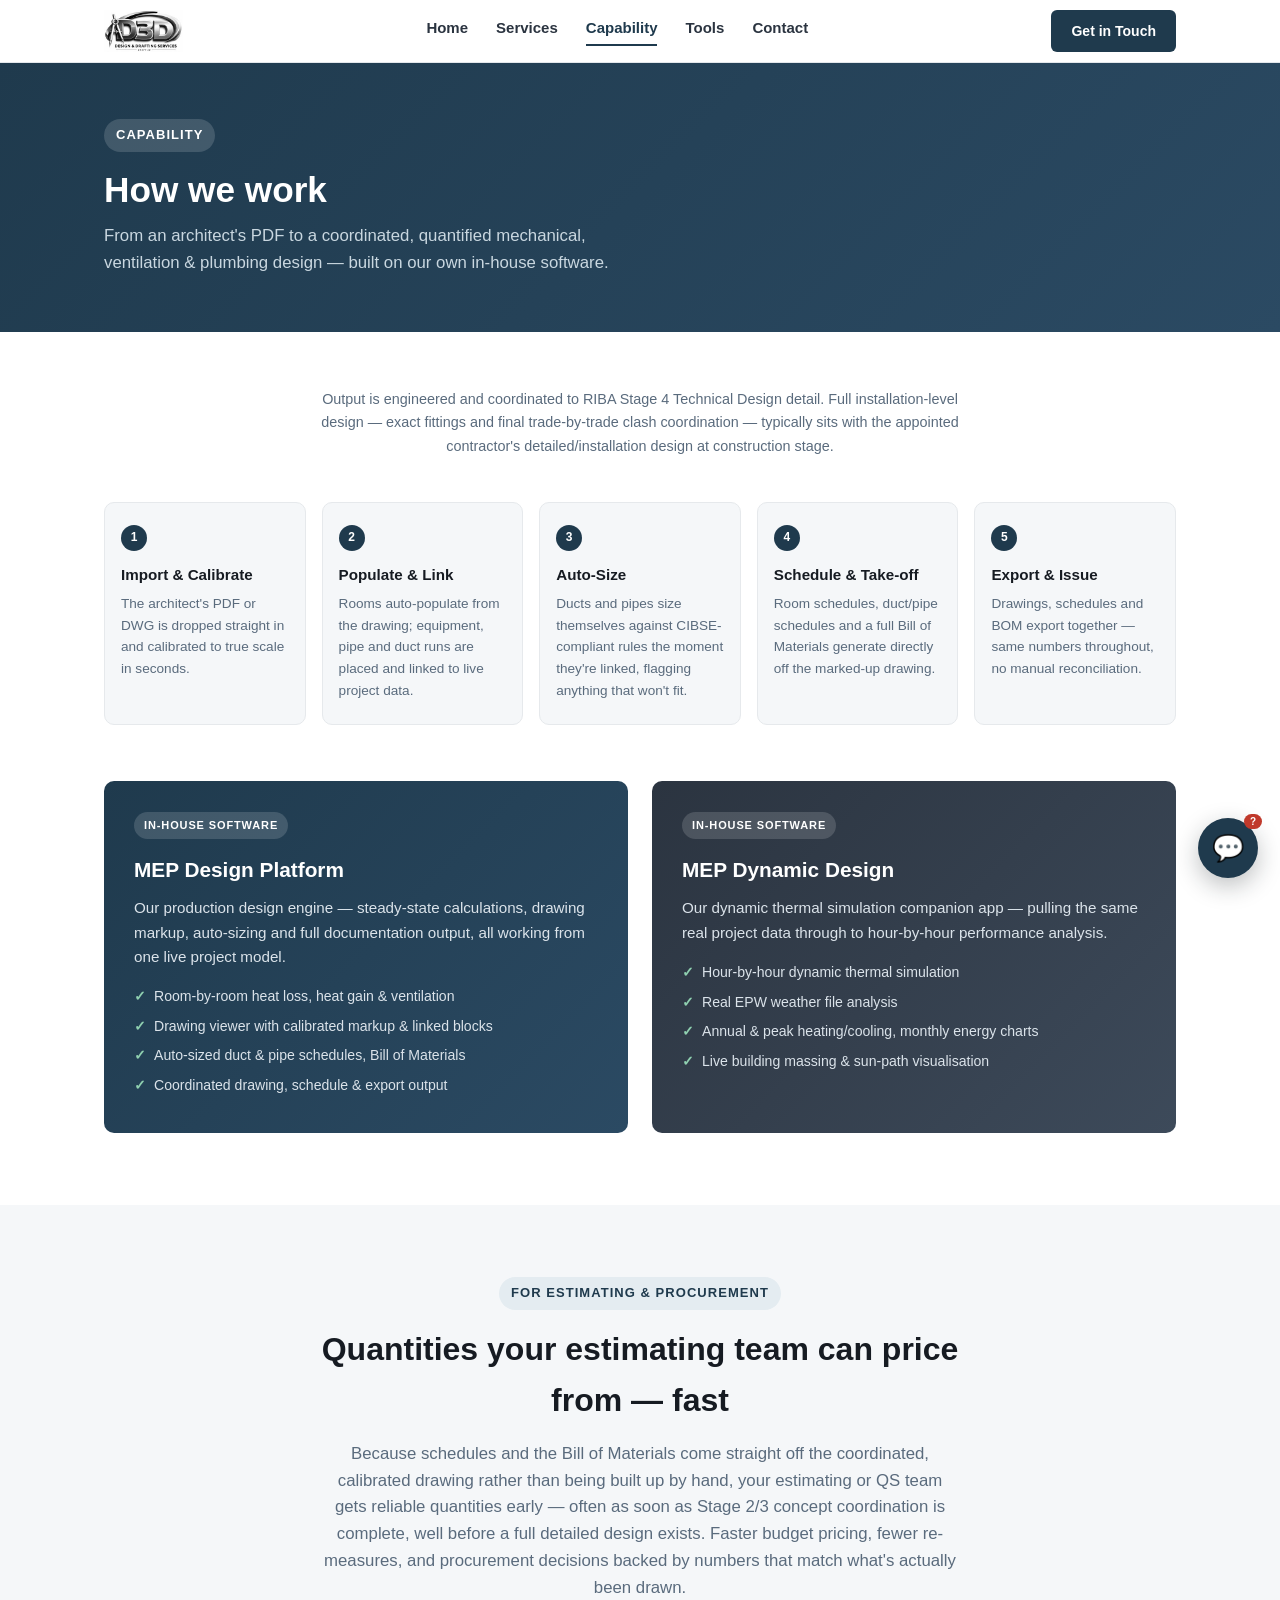
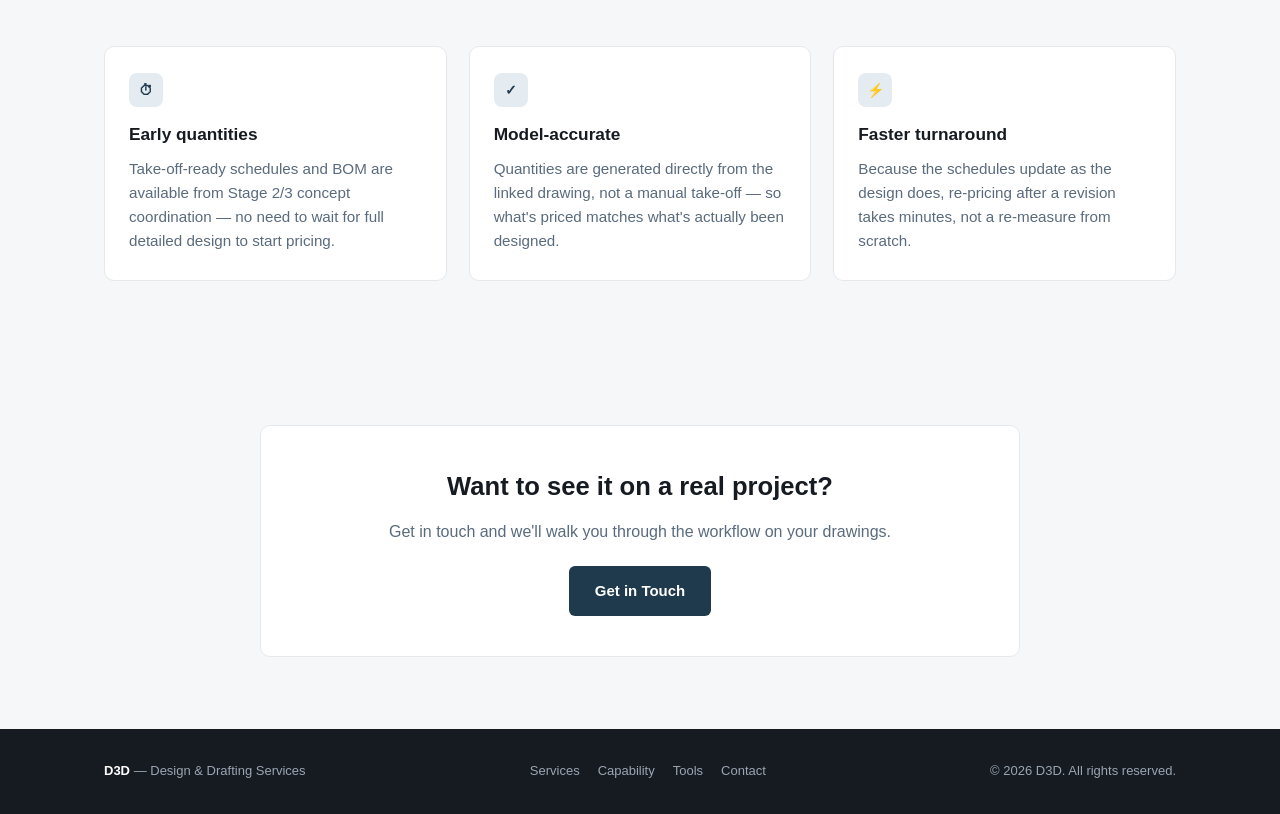
==== capability.html @ 152bd447 "Add files via upload" ====
<!DOCTYPE html>
<html lang="en">
<head>
<meta charset="UTF-8">
<meta name="viewport" content="width=device-width, initial-scale=1.0">
<title>MEP Design Process & Software | D3D Building Services</title>
<meta name="description" content="How D3D turns an architect's PDF into a coordinated mechanical, ventilation and plumbing design using our in-house MEP Design Platform and MEP Dynamic Design software — and how it speeds up estimating.">
<style>
  :root{
    --ink:#161b22; --steel-dark:#2b3440; --steel:#5a6b7d; --steel-light:#8fa1b3;
    --silver:#c9d2da; --paper:#f5f7f9; --white:#ffffff; --accent:#c0392b; --accent-2:#1f3a4d;
    --radius:10px; --maxw:1120px;
  }
  *{box-sizing:border-box;margin:0;padding:0;}
  html{scroll-behavior:smooth;}
  body{font-family:'Segoe UI',-apple-system,BlinkMacSystemFont,'Helvetica Neue',Arial,sans-serif;color:var(--ink);background:var(--white);line-height:1.6;}
  img{max-width:100%;display:block;}
  a{color:inherit;}
  .wrap{max-width:var(--maxw);margin:0 auto;padding:0 24px;}

  header.site-nav{position:sticky;top:0;z-index:50;background:rgba(255,255,255,0.96);border-bottom:1px solid #e3e7eb;backdrop-filter:blur(6px);}
  .nav-inner{display:flex;align-items:center;justify-content:space-between;padding:10px 24px;max-width:var(--maxw);margin:0 auto;}
  .nav-logo{display:flex;align-items:center;gap:10px;}
  .nav-logo img{height:42px;width:auto;}
  nav.links{display:flex;gap:28px;font-size:15px;font-weight:600;}
  nav.links a{text-decoration:none;color:var(--steel-dark);transition:color .15s;padding-bottom:4px;border-bottom:2px solid transparent;}
  nav.links a:hover{color:var(--accent-2);}
  nav.links a.active{color:var(--accent-2);border-bottom-color:var(--accent-2);}
  .nav-cta{background:var(--accent-2);color:#fff;padding:10px 20px;border-radius:6px;font-weight:600;font-size:14px;text-decoration:none;white-space:nowrap;}

  .hero{background:linear-gradient(180deg,#eef1f4 0%,#f5f7f9 60%,#ffffff 100%);padding:64px 0 60px;border-bottom:1px solid #e3e7eb;}
  .hero-inner{max-width:var(--maxw);margin:0 auto;padding:0 24px;display:grid;grid-template-columns:1.1fr 0.9fr;gap:48px;align-items:center;}
  .eyebrow{display:inline-block;font-size:13px;font-weight:700;letter-spacing:.08em;text-transform:uppercase;color:var(--accent-2);background:#e4ecf1;padding:6px 12px;border-radius:20px;margin-bottom:18px;}
  h1{font-size:2.6rem;line-height:1.15;color:var(--ink);margin-bottom:18px;font-weight:800;}
  h1 span{color:var(--accent-2);}
  .hero p.lead{font-size:1.15rem;color:var(--steel);max-width:52ch;margin-bottom:28px;}
  .hero-ctas{display:flex;gap:14px;flex-wrap:wrap;}
  .btn{display:inline-block;padding:13px 26px;border-radius:6px;font-weight:700;text-decoration:none;font-size:15px;transition:transform .15s, box-shadow .15s;border:none;cursor:pointer;}
  .btn-primary{background:var(--accent-2);color:#fff;}
  .btn-primary:hover{transform:translateY(-2px);box-shadow:0 6px 16px rgba(31,58,77,.28);}
  .btn-secondary{background:#fff;color:var(--accent-2);border:1.5px solid var(--accent-2);}
  .btn-secondary:hover{transform:translateY(-2px);}
  .hero-logo-card{background:#fff;border-radius:var(--radius);padding:28px;box-shadow:0 12px 40px rgba(22,27,34,.10);border:1px solid #e9ecef;text-align:center;}
  .hero-logo-card img{width:100%;height:auto;}
  .hero-logo-card .tagline{margin-top:14px;font-size:13px;letter-spacing:.06em;color:var(--steel);text-transform:uppercase;font-weight:700;}

  .page-hero{background:linear-gradient(135deg,#1f3a4d,#2b4a63);color:#fff;padding:56px 0;}
  .page-hero .eyebrow{background:rgba(255,255,255,.15);color:#fff;}
  .page-hero h1{color:#fff;font-size:2.2rem;margin-bottom:12px;}
  .page-hero p{color:#c9d7e0;font-size:1.05rem;max-width:60ch;}

  .stage-strip{background:var(--accent-2);color:#fff;padding:18px 0;}
  .stage-strip .wrap{display:flex;align-items:center;justify-content:center;gap:10px;flex-wrap:wrap;font-size:14px;font-weight:600;text-align:center;}
  .stage-strip .stage-pill{background:rgba(255,255,255,.12);padding:6px 14px;border-radius:20px;}
  .stage-strip .arrow{opacity:.55;}

  section{padding:72px 0;}
  .section-head{max-width:640px;margin:0 auto 44px;text-align:center;}
  .section-head .eyebrow{margin-bottom:14px;}
  .section-head h2{font-size:2rem;color:var(--ink);margin-bottom:14px;font-weight:800;}
  .section-head p{color:var(--steel);font-size:1.05rem;}

  .services{background:var(--paper);}
  .cards{display:grid;grid-template-columns:repeat(3,1fr);gap:22px;}
  .card{background:#fff;border:1px solid #e6e9ec;border-radius:var(--radius);padding:26px 24px;transition:box-shadow .15s, transform .15s;}
  .card:hover{box-shadow:0 10px 30px rgba(22,27,34,.08);transform:translateY(-3px);}
  .card .num{display:inline-flex;align-items:center;justify-content:center;width:34px;height:34px;border-radius:8px;background:#e4ecf1;color:var(--accent-2);font-weight:800;font-size:14px;margin-bottom:14px;}
  .card h3{font-size:1.08rem;margin-bottom:8px;color:var(--ink);}
  .card p{font-size:.95rem;color:var(--steel);}

  .workflow{background:#fff;}
  .workflow-grid{display:grid;grid-template-columns:repeat(5,1fr);gap:16px;margin-bottom:56px;}
  .step{position:relative;padding:22px 16px;background:var(--paper);border-radius:var(--radius);border:1px solid #e6e9ec;}
  .step .step-no{font-size:12px;font-weight:800;color:#fff;background:var(--accent-2);width:26px;height:26px;border-radius:50%;display:flex;align-items:center;justify-content:center;margin-bottom:12px;}
  .step h4{font-size:.95rem;margin-bottom:6px;color:var(--ink);}
  .step p{font-size:.85rem;color:var(--steel);}

  .apps{display:grid;grid-template-columns:1fr 1fr;gap:24px;}
  .app-card{border-radius:var(--radius);padding:30px;color:#fff;}
  .app-card.primary{background:linear-gradient(135deg,#1f3a4d,#2b4a63);}
  .app-card.secondary{background:linear-gradient(135deg,#2b3440,#3d4a5a);}
  .app-card .app-tag{display:inline-block;font-size:11px;font-weight:700;letter-spacing:.08em;text-transform:uppercase;background:rgba(255,255,255,.15);padding:5px 10px;border-radius:14px;margin-bottom:14px;}
  .app-card h3{font-size:1.3rem;margin-bottom:10px;}
  .app-card p{font-size:.95rem;color:#dbe3ea;margin-bottom:16px;}
  .app-card ul{list-style:none;font-size:.88rem;color:#dbe3ea;}
  .app-card ul li{padding-left:20px;position:relative;margin-bottom:7px;}
  .app-card ul li::before{content:"\2713";position:absolute;left:0;color:#8fd0b0;font-weight:800;}

  .why{background:var(--paper);}
  .why-grid{display:grid;grid-template-columns:repeat(4,1fr);gap:24px;text-align:center;}
  .why-grid .stat h3{font-size:2.1rem;color:var(--accent-2);font-weight:800;margin-bottom:6px;}
  .why-grid .stat p{font-size:.9rem;color:var(--steel);}

  .teaser-grid{display:grid;grid-template-columns:repeat(3,1fr);gap:22px;}
  .teaser-card{background:#fff;border:1px solid #e6e9ec;border-radius:var(--radius);padding:28px 24px;display:flex;flex-direction:column;}
  .teaser-card h3{font-size:1.15rem;margin-bottom:10px;color:var(--ink);}
  .teaser-card p{font-size:.95rem;color:var(--steel);margin-bottom:18px;flex:1;}
  .teaser-card a{font-size:.9rem;font-weight:700;color:var(--accent-2);text-decoration:none;}
  .teaser-card a:hover{text-decoration:underline;}

  .contact{background:var(--accent-2);color:#fff;}
  .contact .section-head h2{color:#fff;}
  .contact .section-head p{color:#c9d7e0;}
  .contact-card{max-width:560px;margin:0 auto;background:rgba(255,255,255,.06);border:1px solid rgba(255,255,255,.18);border-radius:var(--radius);padding:34px;text-align:center;}
  .placeholder-badge{display:inline-block;background:#c0392b;color:#fff;font-size:11px;font-weight:800;letter-spacing:.06em;text-transform:uppercase;padding:5px 12px;border-radius:14px;margin-bottom:18px;}
  .notice-box{background:#FBF0DD;border:1px solid #E8CE9A;color:#6B5011;font-size:.92rem;line-height:1.6;padding:16px 20px;border-radius:10px;max-width:760px;margin:0 auto 40px;}
  .tools-cta{max-width:760px;margin:0 auto;text-align:center;background:var(--paper);border:1px solid #e6e9ec;border-radius:var(--radius);padding:40px;}
  .tools-cta h3{font-size:1.3rem;margin-bottom:10px;}
  .tools-cta p{color:var(--steel);margin-bottom:22px;}
  .contact-rows{display:flex;flex-direction:column;gap:14px;margin:20px 0 26px;text-align:left;}
  .contact-row{display:flex;gap:12px;align-items:flex-start;background:rgba(255,255,255,.05);padding:14px 16px;border-radius:8px;}
  .contact-row .icon{font-size:18px;}
  .contact-row .label{font-size:12px;text-transform:uppercase;letter-spacing:.05em;color:#a9c0cf;font-weight:700;}
  .contact-row .val{font-size:15px;font-weight:600;}
  .contact .btn-primary{background:#fff;color:var(--accent-2);}
  .contact .btn-primary:hover{box-shadow:0 6px 16px rgba(0,0,0,.25);}
  .contact-cta-banner{background:var(--paper);}
  .contact-cta-banner .cta-box{max-width:760px;margin:0 auto;text-align:center;background:#fff;border:1px solid #e6e9ec;border-radius:var(--radius);padding:40px;}
  .contact-cta-banner h2{font-size:1.6rem;margin-bottom:12px;}
  .contact-cta-banner p{color:var(--steel);margin-bottom:22px;}

  footer{background:var(--ink);color:#9aa5b1;padding:32px 0;font-size:13px;}
  .footer-inner{display:flex;justify-content:space-between;align-items:center;flex-wrap:wrap;gap:12px;}
  .footer-inner .brand{color:#fff;font-weight:700;}
  .footer-links{display:flex;gap:18px;}
  .footer-links a{text-decoration:none;color:#9aa5b1;}
  .footer-links a:hover{color:#fff;}

  #d3d-chat-launcher{position:fixed;bottom:22px;right:22px;z-index:200;width:60px;height:60px;border-radius:50%;background:var(--accent-2);color:#fff;border:none;cursor:pointer;box-shadow:0 8px 24px rgba(22,27,34,.28);font-size:26px;display:flex;align-items:center;justify-content:center;transition:transform .15s;}
  #d3d-chat-launcher:hover{transform:scale(1.06);}
  #d3d-chat-launcher .close-ic{display:none;}
  #d3d-chat-launcher.open .chat-ic{display:none;}
  #d3d-chat-launcher.open .close-ic{display:block;}
  #d3d-chat-badge{position:absolute;top:-4px;right:-4px;background:var(--accent);color:#fff;font-size:10px;font-weight:800;border-radius:10px;padding:2px 6px;}
  #d3d-chat-panel{position:fixed;bottom:94px;right:22px;z-index:200;width:340px;max-width:calc(100vw - 32px);background:#fff;border-radius:14px;overflow:hidden;box-shadow:0 20px 60px rgba(22,27,34,.30);border:1px solid #e3e7eb;display:none;flex-direction:column;height:500px;max-height:calc(100vh - 140px);}
  #d3d-chat-panel.open{display:flex;}
  .chat-head{background:var(--accent-2);color:#fff;padding:16px 18px;display:flex;align-items:center;gap:10px;flex-shrink:0;}
  .chat-head .dot{width:9px;height:9px;border-radius:50%;background:#4ade80;flex-shrink:0;}
  .chat-head .titles{line-height:1.25;}
  .chat-head .titles .t1{font-weight:800;font-size:14px;}
  .chat-head .titles .t2{font-size:11px;color:#c9d7e0;}
  .chat-body{flex:1;overflow-y:auto;padding:16px;background:var(--paper);display:flex;flex-direction:column;gap:10px;}
  .chat-msg{max-width:85%;padding:10px 13px;border-radius:12px;font-size:13.5px;line-height:1.45;}
  .chat-msg.bot{background:#fff;border:1px solid #e3e7eb;color:var(--ink);align-self:flex-start;border-bottom-left-radius:3px;}
  .chat-msg.user{background:var(--accent-2);color:#fff;align-self:flex-end;border-bottom-right-radius:3px;}
  .chat-quick{display:flex;flex-wrap:wrap;gap:7px;align-self:flex-start;max-width:100%;}
  .chat-quick button{background:#fff;border:1.3px solid var(--accent-2);color:var(--accent-2);font-size:12px;font-weight:700;padding:7px 11px;border-radius:16px;cursor:pointer;transition:background .15s, color .15s;}
  .chat-quick button:hover{background:var(--accent-2);color:#fff;}
  .chat-live-cta{border-top:1px solid #e3e7eb;padding:10px 14px;background:#fff;flex-shrink:0;}
  .chat-live-cta button{width:100%;background:#c0392b;color:#fff;border:none;border-radius:20px;padding:10px;font-weight:700;font-size:13px;cursor:pointer;}
  .chat-live-cta button:hover{background:#a73226;}
  .chat-foot{border-top:1px solid #e3e7eb;padding:10px;display:flex;gap:8px;background:#fff;flex-shrink:0;}
  .chat-foot input{flex:1;border:1px solid #dde2e6;border-radius:20px;padding:9px 14px;font-size:13px;outline:none;}
  .chat-foot input:focus{border-color:var(--accent-2);}
  .chat-foot button{background:var(--accent-2);color:#fff;border:none;border-radius:20px;padding:0 16px;font-weight:700;font-size:13px;cursor:pointer;}
  .chat-disclaimer{font-size:10px;color:var(--steel);text-align:center;padding:6px 10px 0;background:#fff;}

  @media(max-width:900px){
    .hero-inner{grid-template-columns:1fr;}
    .hero-logo-card{order:-1;max-width:420px;margin:0 auto;}
    .cards{grid-template-columns:1fr 1fr;}
    .workflow-grid{grid-template-columns:repeat(2,1fr);}
    .apps{grid-template-columns:1fr;}
    .why-grid{grid-template-columns:1fr 1fr;}
    .teaser-grid{grid-template-columns:1fr;}
    nav.links{display:none;}
  }
  @media(max-width:560px){
    h1{font-size:2rem;}
    .cards{grid-template-columns:1fr;}
    .workflow-grid{grid-template-columns:1fr;}
    .why-grid{grid-template-columns:1fr 1fr;}
    .nav-cta{display:none;}
    #d3d-chat-panel{right:16px;left:16px;width:auto;bottom:88px;}
    #d3d-chat-launcher{right:16px;bottom:16px;}
  }
</style>
<script type="application/ld+json">
{
  "@context": "https://schema.org",
  "@type": "ProfessionalService",
  "name": "D3D Design & Drafting Services",
  "description": "Mechanical, ventilation and plumbing (MEP) building services design and drafting.",
  "areaServed": [
    {"@type": "City", "name": "Meriden"},
    {"@type": "AdministrativeArea", "name": "Warwickshire"},
    {"@type": "City", "name": "Coventry"},
    {"@type": "City", "name": "Solihull"},
    {"@type": "City", "name": "Birmingham"},
    {"@type": "AdministrativeArea", "name": "West Midlands"}
  ],
  "knowsAbout": ["Mechanical services design", "Ventilation design", "Plumbing design", "Building services drafting"]
}
</script>
</head>
<body>

<header class="site-nav">
  <div class="nav-inner">
    <a href="index.html" class="nav-logo">
      <img src="[data-uri]" alt="D3D Design & Drafting Services logo">
    </a>
    <nav class="links">
      <a href="index.html">Home</a><a href="services.html">Services</a><a href="capability.html" class="active">Capability</a><a href="tools.html">Tools</a><a href="contact.html">Contact</a>
    </nav>
    <a href="contact.html" class="nav-cta">Get in Touch</a>
  </div>
</header>


<section class="page-hero">
  <div class="wrap">
    <span class="eyebrow">Capability</span>
    <h1>How we work</h1>
    <p>From an architect's PDF to a coordinated, quantified mechanical, ventilation & plumbing design — built on our own in-house software.</p>
  </div>
</section>


<section class="workflow" id="capability" style="padding-top:56px;">
  <div class="wrap">
    <p style="font-size:.9rem;color:var(--steel);max-width:680px;margin:0 auto 44px;text-align:center;">Output is engineered and coordinated to RIBA Stage 4 Technical Design detail. Full installation-level design &mdash; exact fittings and final trade-by-trade clash coordination &mdash; typically sits with the appointed contractor's detailed/installation design at construction stage.</p>
    <div class="workflow-grid">
      <div class="step"><div class="step-no">1</div><h4>Import &amp; Calibrate</h4><p>The architect's PDF or DWG is dropped straight in and calibrated to true scale in seconds.</p></div>
      <div class="step"><div class="step-no">2</div><h4>Populate &amp; Link</h4><p>Rooms auto-populate from the drawing; equipment, pipe and duct runs are placed and linked to live project data.</p></div>
      <div class="step"><div class="step-no">3</div><h4>Auto-Size</h4><p>Ducts and pipes size themselves against CIBSE-compliant rules the moment they're linked, flagging anything that won't fit.</p></div>
      <div class="step"><div class="step-no">4</div><h4>Schedule &amp; Take-off</h4><p>Room schedules, duct/pipe schedules and a full Bill of Materials generate directly off the marked-up drawing.</p></div>
      <div class="step"><div class="step-no">5</div><h4>Export &amp; Issue</h4><p>Drawings, schedules and BOM export together &mdash; same numbers throughout, no manual reconciliation.</p></div>
    </div>

    <div class="apps">
      <div class="app-card primary">
        <span class="app-tag">In-house software</span>
        <h3>MEP Design Platform</h3>
        <p>Our production design engine &mdash; steady-state calculations, drawing markup, auto-sizing and full documentation output, all working from one live project model.</p>
        <ul>
          <li>Room-by-room heat loss, heat gain &amp; ventilation</li>
          <li>Drawing viewer with calibrated markup &amp; linked blocks</li>
          <li>Auto-sized duct &amp; pipe schedules, Bill of Materials</li>
          <li>Coordinated drawing, schedule &amp; export output</li>
        </ul>
      </div>
      <div class="app-card secondary">
        <span class="app-tag">In-house software</span>
        <h3>MEP Dynamic Design</h3>
        <p>Our dynamic thermal simulation companion app &mdash; pulling the same real project data through to hour-by-hour performance analysis.</p>
        <ul>
          <li>Hour-by-hour dynamic thermal simulation</li>
          <li>Real EPW weather file analysis</li>
          <li>Annual &amp; peak heating/cooling, monthly energy charts</li>
          <li>Live building massing &amp; sun-path visualisation</li>
        </ul>
      </div>
    </div>
  </div>
</section>

<section class="estimating" id="estimating" style="background:var(--paper);">
  <div class="wrap">
    <div class="section-head">
      <span class="eyebrow">For Estimating &amp; Procurement</span>
      <h2>Quantities your estimating team can price from &mdash; fast</h2>
      <p>Because schedules and the Bill of Materials come straight off the coordinated, calibrated drawing rather than being built up by hand, your estimating or QS team gets reliable quantities early &mdash; often as soon as Stage 2/3 concept coordination is complete, well before a full detailed design exists. Faster budget pricing, fewer re-measures, and procurement decisions backed by numbers that match what's actually been drawn.</p>
    </div>
    <div class="cards">
      <div class="card"><div class="num">&#9201;</div><h3>Early quantities</h3><p>Take-off-ready schedules and BOM are available from Stage 2/3 concept coordination &mdash; no need to wait for full detailed design to start pricing.</p></div>
      <div class="card"><div class="num">&#10003;</div><h3>Model-accurate</h3><p>Quantities are generated directly from the linked drawing, not a manual take-off &mdash; so what's priced matches what's actually been designed.</p></div>
      <div class="card"><div class="num">&#9889;</div><h3>Faster turnaround</h3><p>Because the schedules update as the design does, re-pricing after a revision takes minutes, not a re-measure from scratch.</p></div>
    </div>
  </div>
</section>

<section class="contact-cta-banner">
  <div class="wrap">
    <div class="cta-box">
      <h2>Want to see it on a real project?</h2>
      <p>Get in touch and we'll walk you through the workflow on your drawings.</p>
      <a href="contact.html" class="btn btn-primary">Get in Touch</a>
    </div>
  </div>
</section>


<footer>
  <div class="wrap footer-inner">
    <div><span class="brand">D3D</span> &mdash; Design &amp; Drafting Services</div>
    <div class="footer-links">
      <a href="services.html">Services</a>
      <a href="capability.html">Capability</a>
      <a href="tools.html">Tools</a>
      <a href="contact.html">Contact</a>
    </div>
    <div>&copy; <span class="year"></span> D3D. All rights reserved.</div>
  </div>
</footer>


<button id="d3d-chat-launcher" aria-label="Open chat">
  <span class="chat-ic">💬</span>
  <span class="close-ic">✕</span>
  <span id="d3d-chat-badge">?</span>
</button>

<div id="d3d-chat-panel">
  <div class="chat-head">
    <span class="dot"></span>
    <div class="titles">
      <div class="t1">D3D Assistant</div>
      <div class="t2">Quick answers, or message us directly</div>
    </div>
  </div>
  <div class="chat-body" id="d3d-chat-body"></div>
  <div class="chat-live-cta">
    <button id="d3d-live-chat-btn">💬 Talk to a real person</button>
  </div>
  <div class="chat-foot">
    <input type="text" id="d3d-chat-input" placeholder="Ask a question&hellip;" autocomplete="off">
    <button id="d3d-chat-send">Send</button>
  </div>
  <div class="chat-disclaimer">Quick-answers are automated. "Talk to a real person" reaches us directly.</div>
</div>

<!--Start of Tawk.to Script-->
<script type="text/javascript">
var Tawk_API=Tawk_API||{}, Tawk_LoadStart=new Date();
Tawk_API.onLoad = function(){
  // Our own chat launcher already sits bottom-right; keep Tawk's default
  // bubble hidden and only bring it up via the "Talk to a real person" button.
  if (typeof Tawk_API.hideWidget === 'function') { Tawk_API.hideWidget(); }
};
(function(){
var s1=document.createElement("script"),s0=document.getElementsByTagName("script")[0];
s1.async=true;
s1.src='https://embed.tawk.to/6a6e763c055f021d4ace18f9/default';
s1.charset='UTF-8';
s1.setAttribute('crossorigin','*');
s0.parentNode.insertBefore(s1,s0);
})();
</script>
<!--End of Tawk.to Script-->

<script>
(function(){
  var y = document.querySelectorAll('.year');
  for (var i=0;i<y.length;i++){ y[i].textContent = new Date().getFullYear(); }

  var KB = [
    { topic: "Services", keys: ["service","offer","what do you do","scope"],
      a: "We cover the full building services / MEP scope: heating & cooling (LTHW/CHW), ventilation & air systems, water services, above ground drainage, electrical load & distribution, and coordinated drawings, schedules & BOM." },
    { topic: "Design process", keys: ["process","how do you work","workflow","pdf","architect"],
      a: "We take a project from an architect's PDF or DWG straight into our own software: import & calibrate, populate & link, auto-size, schedule & take-off, then export & issue — all from one live model, so drawings and schedules always match." },
    { topic: "Our software", keys: ["software","app","platform","dynamic design","design platform","tool"],
      a: "We build our own tools: MEP Design Platform (our production design engine — sizing, drawing markup, schedules & BOM) and MEP Dynamic Design (hour-by-hour dynamic thermal simulation using real weather data)." },
    { topic: "Estimating support", keys: ["estimat","cost","budget","quantity","quantities","qs","procurement","price"],
      a: "Because schedules and BOM come straight off the coordinated model, your estimating team can get reliable quantities early — often from Stage 2/3 concept coordination — for faster, more accurate budget pricing, with fewer re-measures." },
    { topic: "RIBA stages", keys: ["stage","riba"],
      a: "We cover RIBA Stage 2 (Concept Design) through Stage 4 (Technical Design). Final installation-level detail — exact fittings and full trade coordination — typically sits with the appointed contractor's detailed design at construction stage." },
    { topic: "Free tools", keys: ["tool","calculator","calc","free"],
      a: "We've put a free MEP Quick Calcs tool on the site — cold water storage, hot water storage, pipe/duct sizing and condensation checks. Check the Tools page in the menu. Indicative figures only, not a substitute for a full design check." },
  ];
  var FALLBACK = "I don't have a set answer for that yet — tap “Talk to a real person” below and we'll get back to you directly.";

  var launcher = document.getElementById('d3d-chat-launcher');
  var panel = document.getElementById('d3d-chat-panel');
  var body = document.getElementById('d3d-chat-body');
  var input = document.getElementById('d3d-chat-input');
  var sendBtn = document.getElementById('d3d-chat-send');
  var badge = document.getElementById('d3d-chat-badge');
  var liveBtn = document.getElementById('d3d-live-chat-btn');
  var opened = false;

  function addMsg(text, sender){
    var div = document.createElement('div');
    div.className = 'chat-msg ' + sender;
    div.textContent = text;
    body.appendChild(div);
    body.scrollTop = body.scrollHeight;
  }

  function showQuickReplies(){
    var wrap = document.createElement('div');
    wrap.className = 'chat-quick';
    KB.forEach(function(item){
      var btn = document.createElement('button');
      btn.textContent = item.topic;
      btn.addEventListener('click', function(){ handleTopic(item); });
      wrap.appendChild(btn);
    });
    body.appendChild(wrap);
    body.scrollTop = body.scrollHeight;
  }

  function handleTopic(item){
    addMsg(item.topic, 'user');
    setTimeout(function(){ addMsg(item.a, 'bot'); showQuickReplies(); }, 250);
  }

  function handleFreeText(text){
    var lower = text.toLowerCase();
    var match = null;
    for (var i=0;i<KB.length;i++){
      for (var j=0;j<KB[i].keys.length;j++){
        if (lower.indexOf(KB[i].keys[j]) !== -1){ match = KB[i]; break; }
      }
      if (match) break;
    }
    setTimeout(function(){ addMsg(match ? match.a : FALLBACK, 'bot'); showQuickReplies(); }, 250);
  }

  function toggle(){
    opened = !opened;
    panel.classList.toggle('open', opened);
    launcher.classList.toggle('open', opened);
    if (opened) {
      badge.style.display = 'none';
      if (!body.dataset.greeted) {
        addMsg("Hi! I'm the D3D assistant. Ask me a quick question, or tap \u201cTalk to a real person\u201d to message the team directly.", 'bot');
        showQuickReplies();
        body.dataset.greeted = '1';
      }
    }
  }

  launcher.addEventListener('click', toggle);

  sendBtn.addEventListener('click', function(){
    var val = input.value.trim();
    if (!val) return;
    addMsg(val, 'user');
    input.value = '';
    handleFreeText(val);
  });
  input.addEventListener('keydown', function(e){ if (e.key === 'Enter') sendBtn.click(); });

  liveBtn.addEventListener('click', function(){
    if (window.Tawk_API && typeof window.Tawk_API.maximize === 'function') {
      if (typeof window.Tawk_API.showWidget === 'function') { window.Tawk_API.showWidget(); }
      window.Tawk_API.maximize();
    } else {
      window.location.href = 'contact.html';
    }
  });
})();
</script>

</body>
</html>
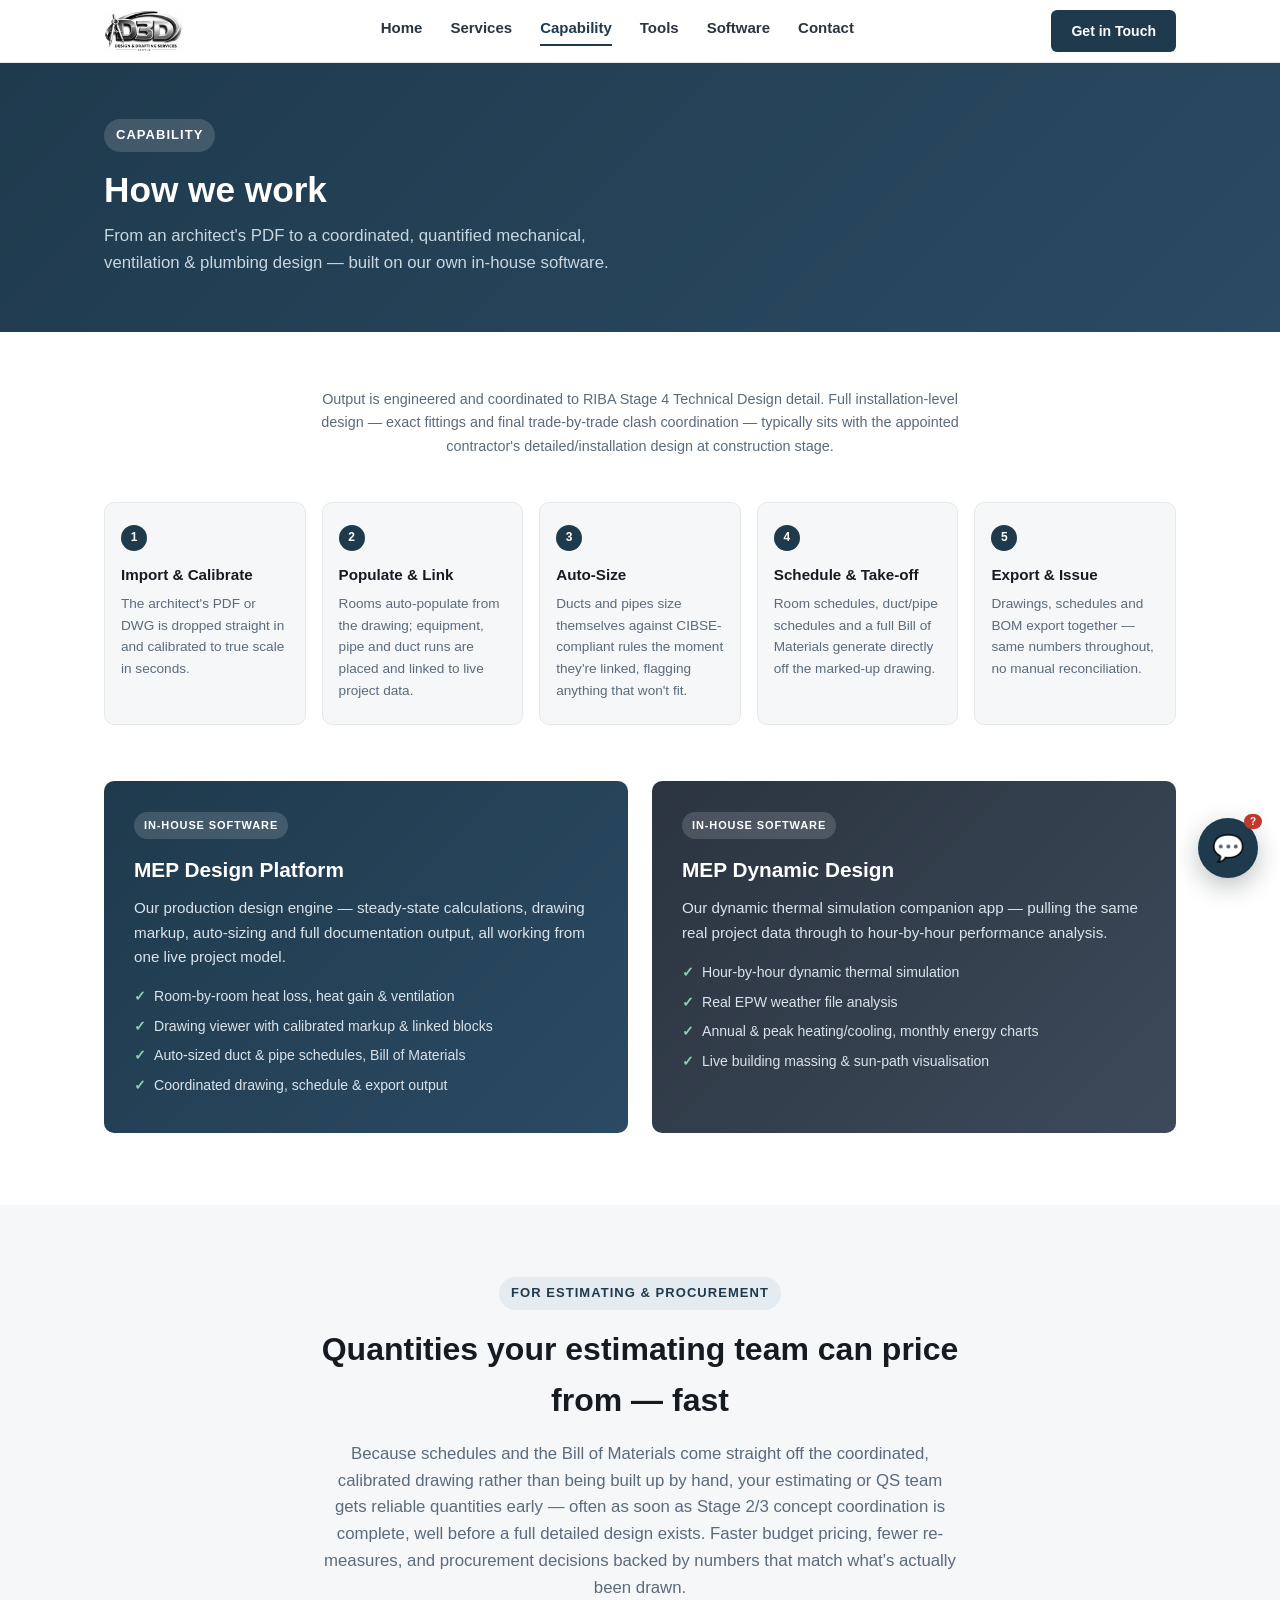
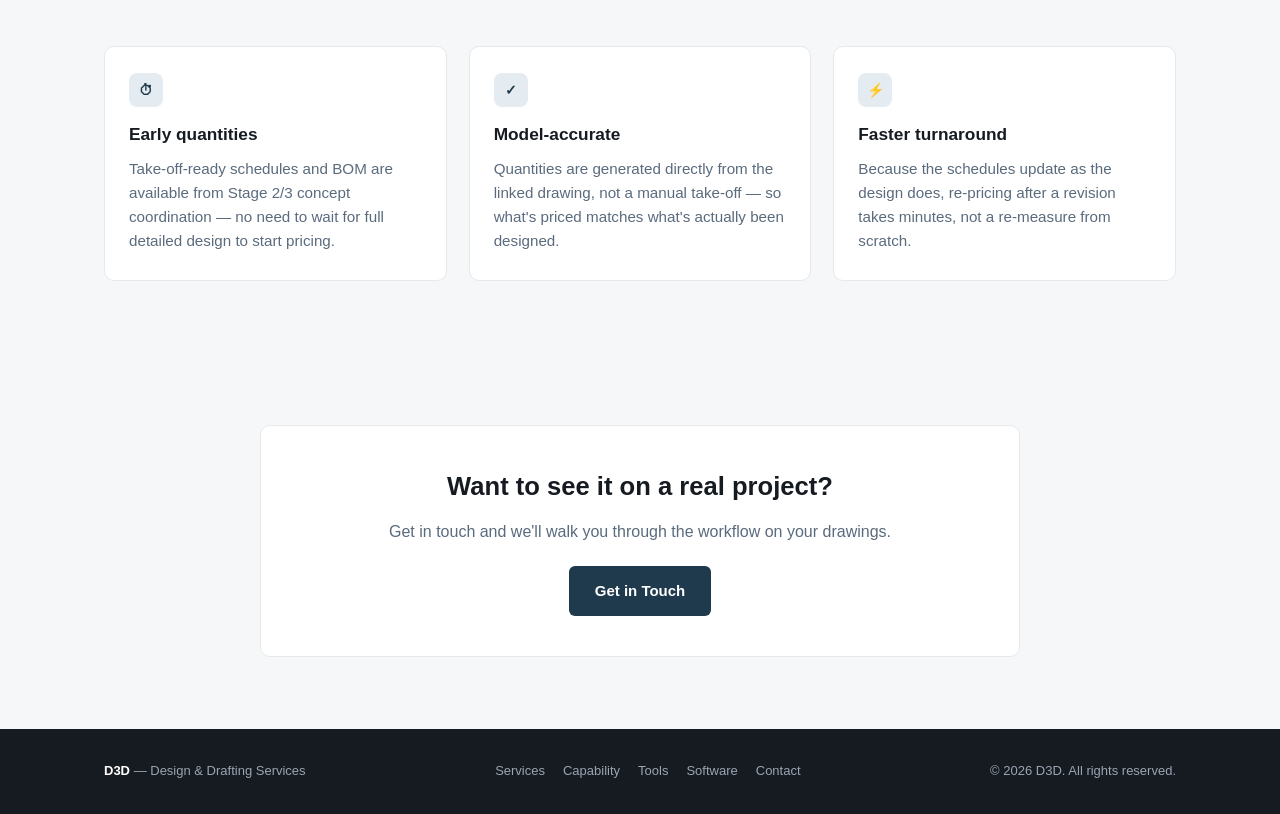
==== commit d9b2c18b: "Add Software page and menu link" ====
--- a/capability.html
+++ b/capability.html
@@ -201,7 +201,7 @@
       <img src="[data-uri]" alt="D3D Design & Drafting Services logo">
     </a>
     <nav class="links">
-      <a href="index.html">Home</a><a href="services.html">Services</a><a href="capability.html" class="active">Capability</a><a href="tools.html">Tools</a><a href="contact.html">Contact</a>
+      <a href="index.html">Home</a><a href="services.html">Services</a><a href="capability.html" class="active">Capability</a><a href="tools.html">Tools</a><a href="software.html">Software</a><a href="contact.html">Contact</a>
     </nav>
     <a href="contact.html" class="nav-cta">Get in Touch</a>
   </div>
@@ -288,6 +288,7 @@
       <a href="services.html">Services</a>
       <a href="capability.html">Capability</a>
       <a href="tools.html">Tools</a>
+      <a href="software.html">Software</a>
       <a href="contact.html">Contact</a>
     </div>
     <div>&copy; <span class="year"></span> D3D. All rights reserved.</div>
